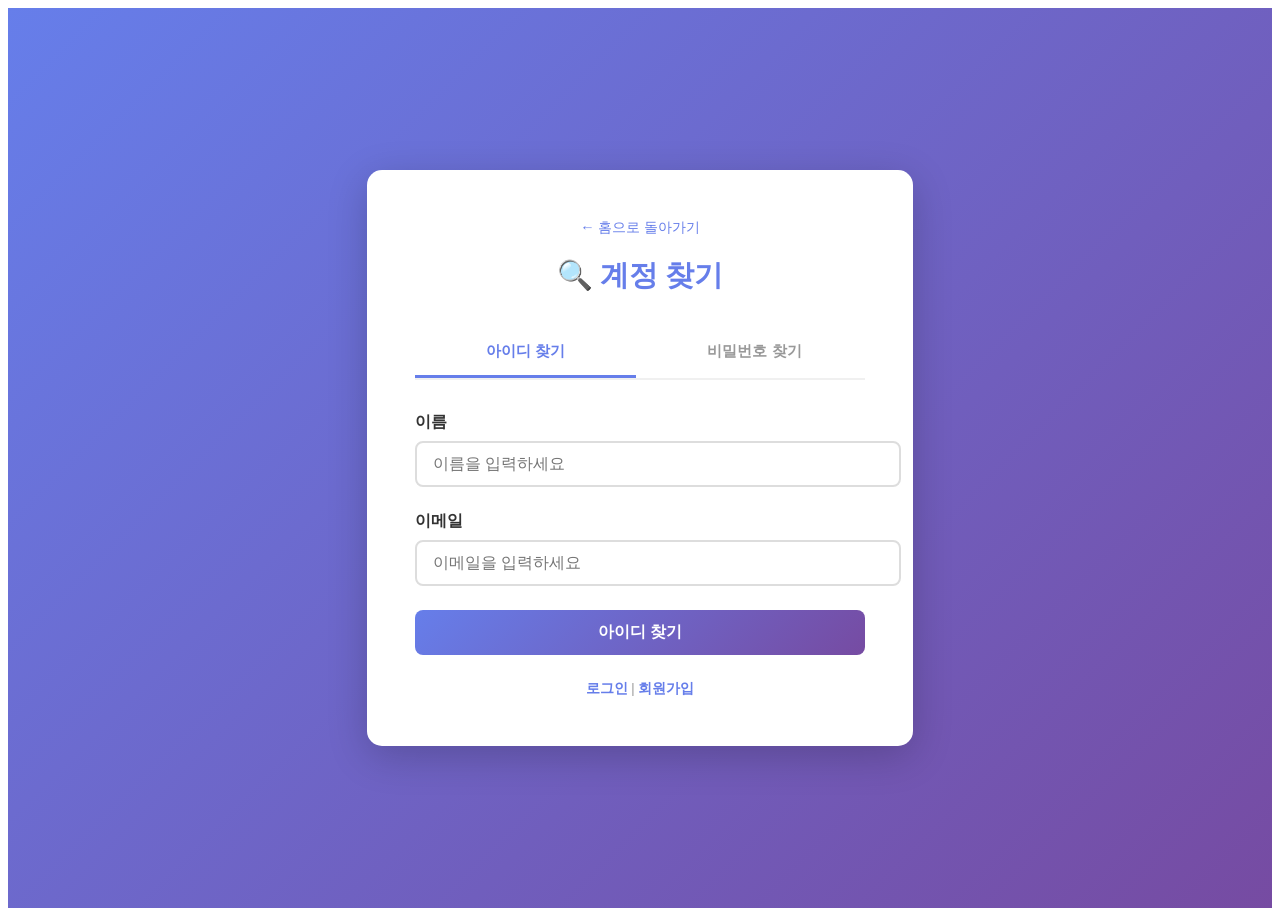
==== src/main/resources/templates/auth/find-account.html @ 073f2931 "spring-10/13" ====
<!DOCTYPE html>
<html lang="ko">
<head>
    <meta charset="UTF-8">
    <meta name="viewport" content="width=device-width, initial-scale=1.0">
    <title>계정 찾기 - API Server</title>
    <link rel="stylesheet" href="/styles/index.css">
    <style>
        .find-container {
            display: flex;
            justify-content: center;
            align-items: center;
            min-height: 100vh;
            background: linear-gradient(135deg, #667eea 0%, #764ba2 100%);
        }

        .find-box {
            background: white;
            border-radius: 15px;
            padding: 3rem;
            width: 90%;
            max-width: 450px;
            box-shadow: 0 10px 40px rgba(0, 0, 0, 0.2);
        }

        .find-box h1 {
            color: #667eea;
            text-align: center;
            margin-bottom: 2rem;
            font-size: 1.8rem;
        }

        .tab-menu {
            display: flex;
            gap: 0.5rem;
            margin-bottom: 2rem;
            border-bottom: 2px solid #f0f0f0;
        }

        .tab-btn {
            flex: 1;
            padding: 0.8rem 1rem;
            background: transparent;
            border: none;
            border-bottom: 3px solid transparent;
            cursor: pointer;
            font-size: 0.95rem;
            font-weight: 600;
            color: #999;
            transition: all 0.3s;
        }

        .tab-btn:hover {
            color: #667eea;
        }

        .tab-btn.active {
            color: #667eea;
            border-bottom-color: #667eea;
        }

        .form-group {
            margin-bottom: 1.5rem;
        }

        .form-group label {
            display: block;
            font-weight: 600;
            color: #333;
            margin-bottom: 0.5rem;
        }

        .form-group input {
            width: 100%;
            padding: 0.75rem 1rem;
            border: 2px solid #ddd;
            border-radius: 8px;
            font-size: 1rem;
            transition: border-color 0.3s;
        }

        .form-group input:focus {
            outline: none;
            border-color: #667eea;
        }

        .tab-content {
            display: none;
        }

        .tab-content.active {
            display: block;
        }

        .btn-find {
            width: 100%;
            padding: 0.75rem 1.5rem;
            background: linear-gradient(135deg, #667eea 0%, #764ba2 100%);
            color: white;
            border: none;
            border-radius: 8px;
            cursor: pointer;
            font-size: 1rem;
            font-weight: 600;
            transition: transform 0.2s;
        }

        .btn-find:hover {
            transform: translateY(-2px);
            box-shadow: 0 5px 15px rgba(102, 126, 234, 0.4);
        }

        .back-links {
            text-align: center;
            margin-top: 1.5rem;
            color: #666;
            font-size: 0.9rem;
        }

        .back-links a {
            color: #667eea;
            text-decoration: none;
            font-weight: 600;
        }

        .back-links a:hover {
            text-decoration: underline;
        }

        .back-home {
            text-align: center;
            margin-bottom: 1rem;
        }

        .back-home a {
            color: #667eea;
            text-decoration: none;
            font-size: 0.9rem;
        }

        .back-home a:hover {
            text-decoration: underline;
        }
    </style>
</head>
<body>
    <div class="find-container">
        <div class="find-box">
            <div class="back-home">
                <a href="/">← 홈으로 돌아가기</a>
            </div>
            
            <h1>🔍 계정 찾기</h1>
            
            <div class="tab-menu">
                <button class="tab-btn active" onclick="switchTab('id')" id="idTab">아이디 찾기</button>
                <button class="tab-btn" onclick="switchTab('password')" id="passwordTab">비밀번호 찾기</button>
            </div>
            
            <!-- 아이디 찾기 -->
            <div id="idContent" class="tab-content active">
                <form id="findIdForm">
                    <div class="form-group">
                        <label for="find-id-name">이름</label>
                        <input type="text" id="find-id-name" placeholder="이름을 입력하세요" required>
                    </div>
                    
                    <div class="form-group">
                        <label for="find-id-email">이메일</label>
                        <input type="email" id="find-id-email" placeholder="이메일을 입력하세요" required>
                    </div>
                    
                    <button type="submit" class="btn-find">아이디 찾기</button>
                </form>
            </div>
            
            <!-- 비밀번호 찾기 -->
            <div id="passwordContent" class="tab-content">
                <form id="findPasswordForm">
                    <div class="form-group">
                        <label for="find-pw-username">아이디</label>
                        <input type="text" id="find-pw-username" placeholder="아이디를 입력하세요" required>
                    </div>
                    
                    <div class="form-group">
                        <label for="find-pw-email">이메일</label>
                        <input type="email" id="find-pw-email" placeholder="이메일을 입력하세요" required>
                    </div>
                    
                    <button type="submit" class="btn-find">비밀번호 찾기</button>
                </form>
            </div>
            
            <div class="back-links">
                <a href="/login">로그인</a> | <a href="/register">회원가입</a>
            </div>
        </div>
    </div>

    <script>
        // 탭 전환
        function switchTab(tab) {
            const idTab = document.getElementById('idTab');
            const passwordTab = document.getElementById('passwordTab');
            const idContent = document.getElementById('idContent');
            const passwordContent = document.getElementById('passwordContent');
            
            if (tab === 'id') {
                idTab.classList.add('active');
                passwordTab.classList.remove('active');
                idContent.classList.add('active');
                passwordContent.classList.remove('active');
            } else {
                idTab.classList.remove('active');
                passwordTab.classList.add('active');
                idContent.classList.remove('active');
                passwordContent.classList.add('active');
            }
        }

        // 아이디 찾기
        document.getElementById('findIdForm').addEventListener('submit', function(e) {
            e.preventDefault();
            const name = document.getElementById('find-id-name').value;
            const email = document.getElementById('find-id-email').value;
            
            // TODO: 실제 아이디 찾기 API 호출
            console.log('아이디 찾기 시도:', { name, email });
            alert(`등록된 아이디를 이메일로 발송했습니다.\n이메일: ${email}`);
            
            window.location.href = '/login';
        });

        // 비밀번호 찾기
        document.getElementById('findPasswordForm').addEventListener('submit', function(e) {
            e.preventDefault();
            const username = document.getElementById('find-pw-username').value;
            const email = document.getElementById('find-pw-email').value;
            
            // TODO: 실제 비밀번호 찾기 API 호출
            console.log('비밀번호 찾기 시도:', { username, email });
            alert(`비밀번호 재설정 링크를 이메일로 발송했습니다.\n이메일: ${email}`);
            
            window.location.href = '/login';
        });
    </script>
</body>
</html>
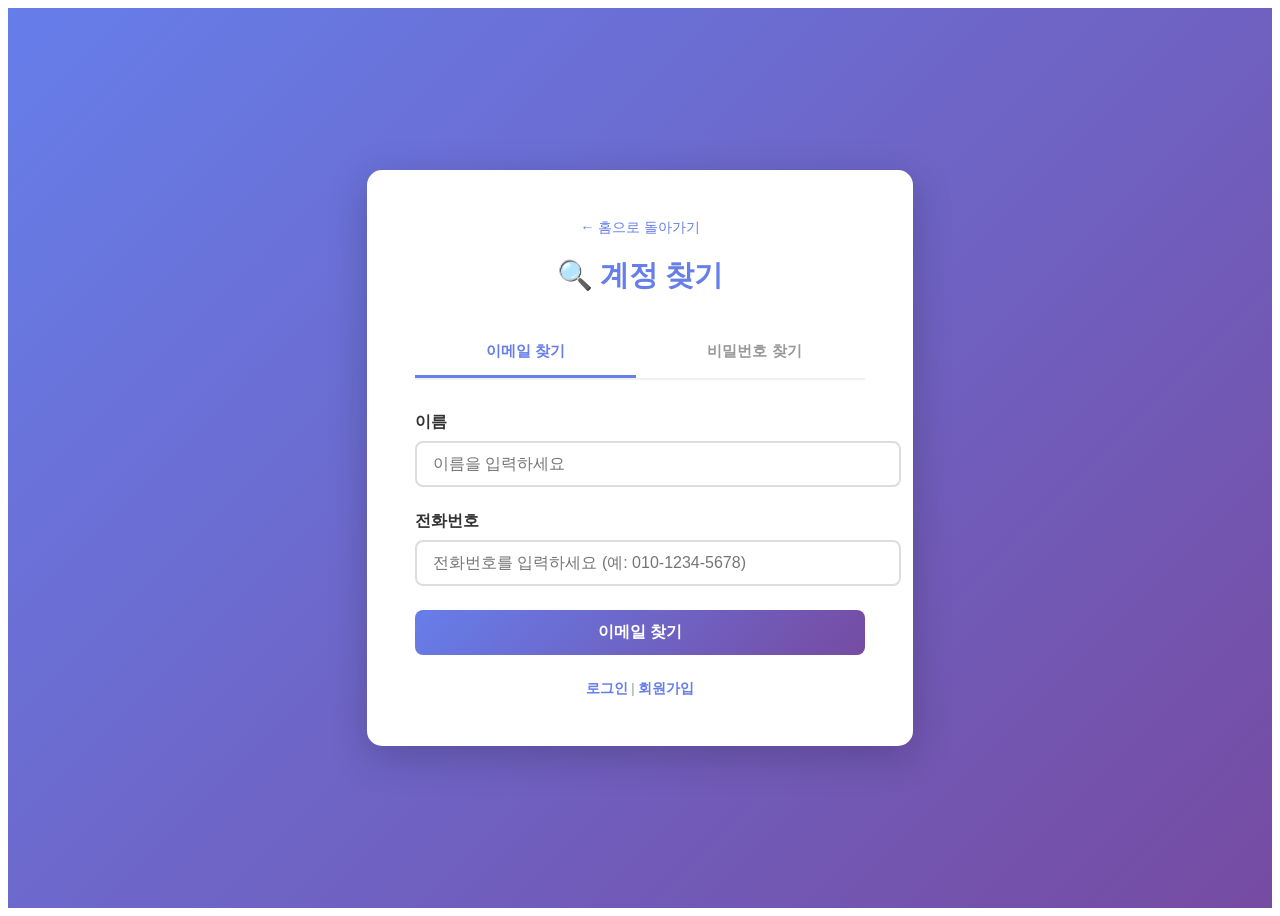
==== commit f1b66b4c: "spring 10/14" ====
--- a/src/main/resources/templates/auth/find-account.html
+++ b/src/main/resources/templates/auth/find-account.html
@@ -153,11 +153,11 @@
             <h1>🔍 계정 찾기</h1>
             
             <div class="tab-menu">
-                <button class="tab-btn active" onclick="switchTab('id')" id="idTab">아이디 찾기</button>
+                <button class="tab-btn active" onclick="switchTab('id')" id="idTab">이메일 찾기</button>
                 <button class="tab-btn" onclick="switchTab('password')" id="passwordTab">비밀번호 찾기</button>
             </div>
             
-            <!-- 아이디 찾기 -->
+            <!-- 이메일 찾기 -->
             <div id="idContent" class="tab-content active">
                 <form id="findIdForm">
                     <div class="form-group">
@@ -166,11 +166,11 @@
                     </div>
                     
                     <div class="form-group">
-                        <label for="find-id-email">이메일</label>
-                        <input type="email" id="find-id-email" placeholder="이메일을 입력하세요" required>
-                    </div>
-                    
-                    <button type="submit" class="btn-find">아이디 찾기</button>
+                        <label for="find-id-phone">전화번호</label>
+                        <input type="tel" id="find-id-phone" placeholder="전화번호를 입력하세요 (예: 010-1234-5678)" required>
+                    </div>
+                    
+                    <button type="submit" class="btn-find">이메일 찾기</button>
                 </form>
             </div>
             
@@ -178,13 +178,13 @@
             <div id="passwordContent" class="tab-content">
                 <form id="findPasswordForm">
                     <div class="form-group">
-                        <label for="find-pw-username">아이디</label>
-                        <input type="text" id="find-pw-username" placeholder="아이디를 입력하세요" required>
-                    </div>
-                    
-                    <div class="form-group">
                         <label for="find-pw-email">이메일</label>
-                        <input type="email" id="find-pw-email" placeholder="이메일을 입력하세요" required>
+                        <input type="email" id="find-pw-email" placeholder="가입한 이메일을 입력하세요" required>
+                    </div>
+                    
+                    <div class="form-group">
+                        <label for="find-pw-name">이름</label>
+                        <input type="text" id="find-pw-name" placeholder="이름을 입력하세요" required>
                     </div>
                     
                     <button type="submit" class="btn-find">비밀번호 찾기</button>
@@ -192,7 +192,7 @@
             </div>
             
             <div class="back-links">
-                <a href="/login">로그인</a> | <a href="/register">회원가입</a>
+                <a href="/move/auth/login">로그인</a> | <a href="/move/auth/register">회원가입</a>
             </div>
         </div>
     </div>
@@ -218,15 +218,15 @@
             }
         }
 
-        // 아이디 찾기
+        // 이메일 찾기
         document.getElementById('findIdForm').addEventListener('submit', function(e) {
             e.preventDefault();
             const name = document.getElementById('find-id-name').value;
-            const email = document.getElementById('find-id-email').value;
-            
-            // TODO: 실제 아이디 찾기 API 호출
-            console.log('아이디 찾기 시도:', { name, email });
-            alert(`등록된 아이디를 이메일로 발송했습니다.\n이메일: ${email}`);
+            const phone = document.getElementById('find-id-phone').value;
+            
+            // TODO: 실제 이메일 찾기 API 호출
+            console.log('이메일 찾기 시도:', { name, phone });
+            alert(`등록된 이메일 주소를 SMS로 발송했습니다.\n전화번호: ${phone}`);
             
             window.location.href = '/login';
         });
@@ -234,11 +234,11 @@
         // 비밀번호 찾기
         document.getElementById('findPasswordForm').addEventListener('submit', function(e) {
             e.preventDefault();
-            const username = document.getElementById('find-pw-username').value;
             const email = document.getElementById('find-pw-email').value;
+            const name = document.getElementById('find-pw-name').value;
             
             // TODO: 실제 비밀번호 찾기 API 호출
-            console.log('비밀번호 찾기 시도:', { username, email });
+            console.log('비밀번호 찾기 시도:', { email, name });
             alert(`비밀번호 재설정 링크를 이메일로 발송했습니다.\n이메일: ${email}`);
             
             window.location.href = '/login';
